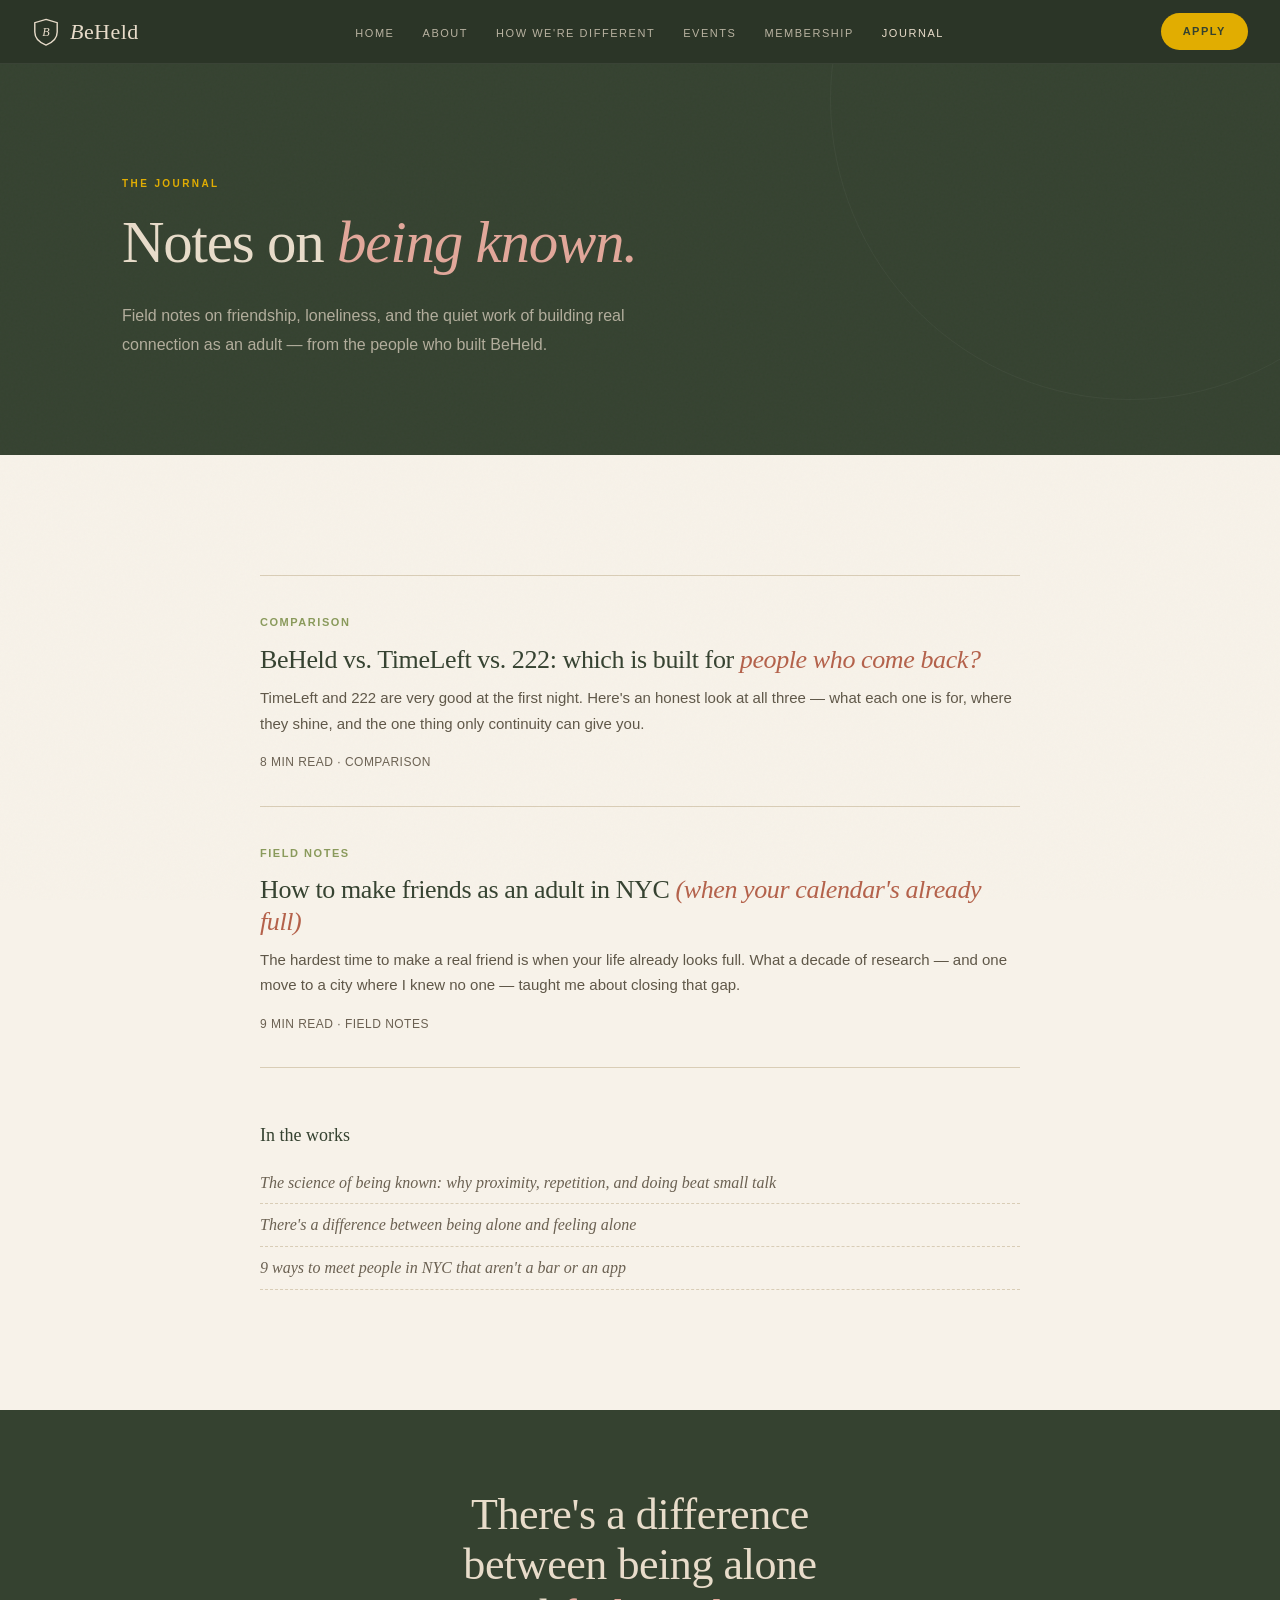
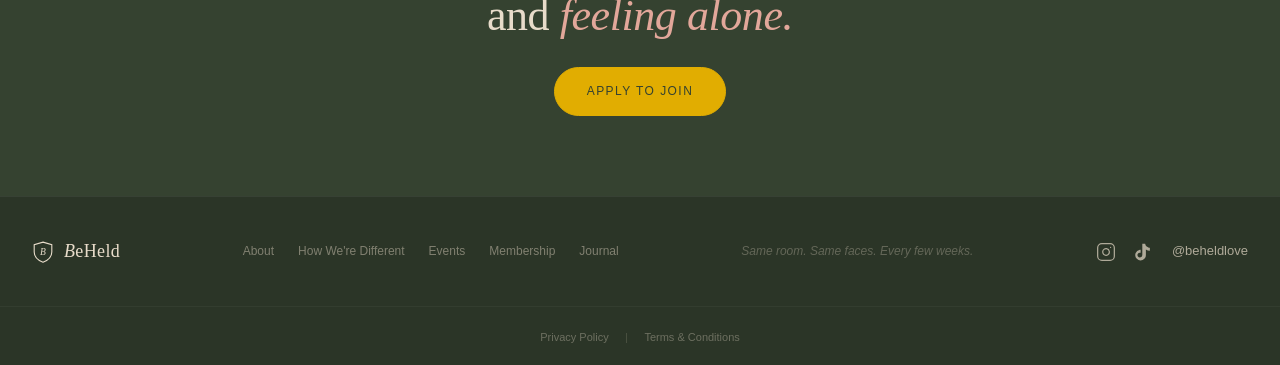
==== journal/index.html @ 156a7cda "Updated FAQ" ====
<!DOCTYPE html>
<html lang="en">
<head>
  <!-- Google Analytics 4 — replace G-XXXXXXXXXX with the real measurement ID -->
  <script async src="https://www.googletagmanager.com/gtag/js?id=G-git"></script>
  <script>
    window.dataLayer = window.dataLayer || [];
    function gtag(){dataLayer.push(arguments);}
    gtag('js', new Date());
    try {
      var bhv = localStorage.getItem('bh_hero_variant');
      if (bhv) gtag('set', 'user_properties', { hero_variant: bhv });
    } catch (e) {}
    gtag('config', 'G-XXXXXXXXXX', { allow_google_signals: false });
  </script>

  <meta charset="UTF-8"/>
  <meta name="viewport" content="width=device-width, initial-scale=1.0"/>
  <title>The Journal — Notes on Being Known | BeHeld</title>
  <meta name="description" content="Field notes on friendship, loneliness, and building real connection as an adult in NYC — from the team behind BeHeld's curated gatherings."/>
  <link rel="canonical" href="https://beheld.love/journal/"/>
  <meta name="robots" content="index, follow"/>
  <meta property="og:type" content="website"/>
  <meta property="og:title" content="The Journal — Notes on Being Known | BeHeld"/>
  <meta property="og:description" content="Field notes on friendship, loneliness, and building real connection as an adult in NYC."/>
  <meta property="og:url" content="https://beheld.love/journal/"/>
  <meta property="og:image" content="https://beheld.love/assets/og-image.jpg"/>
  <meta name="twitter:card" content="summary_large_image"/>
  <link rel="icon" type="image/svg+xml" href="../assets/crest.svg"/>
  <!-- Klaviyo onsite tracking + embedded forms -->
  <script async type='text/javascript' src='https://static.klaviyo.com/onsite/js/TFTB5A/klaviyo.js?company_id=TFTB5A'></script>
  <script type="text/javascript">
  !function(){if(!window.klaviyo){window._klOnsite=window._klOnsite||[];try{window.klaviyo=new Proxy({},{get:function(n,i){return"push"===i?function(){var n;(n=window._klOnsite).push.apply(n,arguments)}:function(){for(var n=arguments.length,o=new Array(n),w=0;w<n;w++)o[w]=arguments[w];var t="function"==typeof o[o.length-1]?o.pop():void 0,e=new Promise((function(n){window._klOnsite.push([i].concat(o,[function(i){t&&t(i),n(i)}]))}));return e}}})}catch(n){window.klaviyo=window.klaviyo||[],window.klaviyo.push=function(){var n;(n=window._klOnsite).push.apply(n,arguments)}}}}();
  </script>
  <link rel="stylesheet" href="../css/tokens.css"/>
  <link rel="stylesheet" href="../css/base.css"/>
  <link rel="stylesheet" href="../css/styles.css"/>

  <style>
    /* Journal-specific layout — uses existing brand tokens */
    .journal-list { max-width: var(--narrow-max); margin: 0 auto; }
    .journal-post {
      display: block;
      padding: 32px 0;
      border-bottom: 1px solid var(--line);
      text-decoration: none;
      color: inherit;
      transition: transform var(--transition-fast);
    }
    .journal-post:hover { transform: translateX(4px); }
    .journal-post:hover .journal-title { color: var(--sage); }
    .journal-cat {
      display: inline-block;
      font-family: var(--font-sans);
      font-size: 11px;
      letter-spacing: 0.14em;
      text-transform: uppercase;
      color: var(--sage);
      font-weight: 700;
      margin-bottom: 12px;
    }
    .journal-title {
      font-family: var(--font-serif);
      font-size: 26px;
      line-height: 1.2;
      color: var(--ivy);
      letter-spacing: -0.4px;
      margin: 0 0 10px;
      transition: color var(--transition-fast);
    }
    .journal-title em { font-style: italic; color: var(--clay); }
    .journal-dek { font-size: 15px; line-height: 1.7; color: var(--ink-soft); margin: 0 0 12px; }
    .journal-meta { font-size: 12px; letter-spacing: 0.04em; color: var(--muted); text-transform: uppercase; }
    .journal-featured { border-top: 1px solid var(--line); }
    .journal-soon { max-width: var(--narrow-max); margin: 48px auto 0; padding-top: 8px; }
    .journal-soon h3 { font-family: var(--font-serif); font-size: 18px; color: var(--ivy); font-weight: 400; margin: 0 0 14px; }
    .journal-soon ul { list-style: none; padding: 0; margin: 0; }
    .journal-soon li { font-family: var(--font-serif); font-style: italic; font-size: 16px; color: var(--muted); padding: 8px 0; border-bottom: 1px dashed var(--line); }
    @media (max-width: 768px) { .journal-title { font-size: 22px; } }
  </style>
</head>
<body>

<nav class="nav">
  <a href="../index.html" class="logo">
    <svg class="crest" viewBox="0 0 120 120" aria-hidden="true"><path d="M60 6 L108 20 V60 C108 88 86 106 60 116 C34 106 12 88 12 60 V20 Z" fill="none" stroke="currentColor" stroke-width="6"/><text x="60" y="76" text-anchor="middle" font-family="Georgia,serif" font-size="52" fill="currentColor" font-style="italic">B</text></svg>
    <span><em>B</em>eHeld</span>
  </a>
  <ul class="nav-links">
    <li><a href="../index.html">Home</a></li>
    <li><a href="../about.html">About</a></li>
    <li><a href="../different.html">How We're Different</a></li>
    <li><a href="../events.html">Events</a></li>
    <li><a href="../membership.html">Membership</a></li>
    <li><a href="index.html" class="active">Journal</a></li>
  </ul>
  <a href="../index.html#join" class="nav-cta" data-track="tally" data-loc="nav">Apply</a>
  <button class="nav-hamburger" id="hamburger" aria-label="Menu"><span></span><span></span><span></span></button>
</nav>
<div class="nav-mobile" id="mobile-nav">
  <a href="../index.html">Home</a>
  <a href="../about.html">About</a>
  <a href="../different.html">How We're Different</a>
  <a href="../events.html">Events</a>
  <a href="../membership.html">Membership</a>
  <a href="index.html">Journal</a>
  <a href="../index.html#join" style="color:var(--mustard)">Apply →</a>
</div>

<div class="page-hero">
  <div class="page-hero-inner">
    <span class="eyebrow">The Journal</span>
    <h1>Notes on <em>being known.</em></h1>
    <p>Field notes on friendship, loneliness, and the quiet work of building real connection as an adult — from the people who built BeHeld.</p>
  </div>
</div>

<section class="section">
  <div class="journal-list journal-featured">

    <a class="journal-post" href="beheld-vs-timeleft-vs-222.html">
      <span class="journal-cat">Comparison</span>
      <h2 class="journal-title">BeHeld vs. TimeLeft vs. 222: which is built for <em>people who come back?</em></h2>
      <p class="journal-dek">TimeLeft and 222 are very good at the first night. Here's an honest look at all three — what each one is for, where they shine, and the one thing only continuity can give you.</p>
      <span class="journal-meta">8 min read · Comparison</span>
    </a>

    <a class="journal-post" href="how-to-make-friends-adult-nyc.html">
      <span class="journal-cat">Field notes</span>
      <h2 class="journal-title">How to make friends as an adult in NYC <em>(when your calendar's already full)</em></h2>
      <p class="journal-dek">The hardest time to make a real friend is when your life already looks full. What a decade of research — and one move to a city where I knew no one — taught me about closing that gap.</p>
      <span class="journal-meta">9 min read · Field notes</span>
    </a>

  </div>

  <div class="journal-soon">
    <h3>In the works</h3>
    <ul>
      <li>The science of being known: why proximity, repetition, and doing beat small talk</li>
      <li>There's a difference between being alone and feeling alone</li>
      <li>9 ways to meet people in NYC that aren't a bar or an app</li>
    </ul>
  </div>
</section>

<div class="cta-band cta-band--center reveal">
  <h2>There's a difference between being alone and <em>feeling alone.</em></h2>
  <div class="cta-band-right">
    <a href="../index.html#join" class="btn btn-primary" data-track="tally" data-loc="journal_closing">Apply to join</a>
  </div>
</div>

<footer class="footer">
  <a href="../index.html" class="logo">
    <svg class="crest" viewBox="0 0 120 120" aria-hidden="true" style="width:22px;height:22px;"><path d="M60 6 L108 20 V60 C108 88 86 106 60 116 C34 106 12 88 12 60 V20 Z" fill="none" stroke="currentColor" stroke-width="6"/><text x="60" y="76" text-anchor="middle" font-family="Georgia,serif" font-size="52" fill="currentColor" font-style="italic">B</text></svg>
    <span><em>B</em>eHeld</span>
  </a>
  <div class="footer-links">
    <a href="../about.html">About</a>
    <a href="../different.html">How We're Different</a>
    <a href="../events.html">Events</a>
    <a href="../membership.html">Membership</a>
    <a href="index.html">Journal</a>
  </div>
  <span class="footer-note">Same room. Same faces. Every few weeks.</span>
  <div class="footer-social">
    <a href="https://www.instagram.com/beheldlove" target="_blank" rel="noopener" aria-label="Instagram">
      <svg width="20" height="20" viewBox="0 0 24 24" fill="none" stroke="currentColor" stroke-width="1.5" stroke-linecap="round" stroke-linejoin="round" aria-hidden="true"><rect x="2" y="2" width="20" height="20" rx="5" ry="5"/><path d="M16 11.37A4 4 0 1 1 12.63 8 4 4 0 0 1 16 11.37z"/><line x1="17.5" y1="6.5" x2="17.51" y2="6.5"/></svg>
    </a>
    <a href="https://www.tiktok.com/@beheldlove" target="_blank" rel="noopener" aria-label="TikTok">
      <svg width="20" height="20" viewBox="0 0 24 24" fill="currentColor" aria-hidden="true"><path d="M19.59 6.69a4.83 4.83 0 0 1-3.77-4.25V2h-3.45v13.67a2.89 2.89 0 0 1-5.2 1.74 2.89 2.89 0 0 1 2.31-4.64 2.93 2.93 0 0 1 .88.13V9.4a6.84 6.84 0 0 0-1-.05A6.33 6.33 0 0 0 5.8 20.1a6.34 6.34 0 0 0 10.86-4.43V8.94a8.16 8.16 0 0 0 4.77 1.52V7a4.85 4.85 0 0 1-1.84-.31z"/></svg>
    </a>
    <span class="footer-handle">@beheldlove</span>
  </div>
</footer>
<div class="footer-legal">
  <a href="../privacy.html">Privacy Policy</a>
  <span class="footer-legal-sep">|</span>
  <a href="../terms.html">Terms &amp; Conditions</a>
</div>

<!-- STRUCTURED DATA -->
<script type="application/ld+json">
{
  "@context": "https://schema.org",
  "@type": "Blog",
  "name": "The BeHeld Journal",
  "url": "https://beheld.love/journal/",
  "description": "Field notes on friendship, loneliness, and building real connection as an adult in NYC.",
  "publisher": { "@type": "Organization", "name": "BeHeld", "url": "https://beheld.love/" },
  "blogPost": [
    { "@type": "BlogPosting", "headline": "BeHeld vs. TimeLeft vs. 222: which is built for people who come back?", "url": "https://beheld.love/journal/beheld-vs-timeleft-vs-222.html" },
    { "@type": "BlogPosting", "headline": "How to make friends as an adult in NYC (when your calendar's already full)", "url": "https://beheld.love/journal/how-to-make-friends-adult-nyc.html" }
  ]
}
</script>
<script type="application/ld+json">
{
  "@context": "https://schema.org",
  "@type": "BreadcrumbList",
  "itemListElement": [
    { "@type": "ListItem", "position": 1, "name": "Home", "item": "https://beheld.love/" },
    { "@type": "ListItem", "position": 2, "name": "Journal", "item": "https://beheld.love/journal/" }
  ]
}
</script>

<script src="../js/main.js"></script>
<script src="../js/ab-test.js"></script>
</body>
</html>
---- css/tokens.css ----
/* ==========================================================================
   Design tokens — "Editorial Nostalgia" brand direction
   Base architecture (~80%): ivy, sand, sage. Accents (~20%): blush, mustard.
   Change values here and they propagate everywhere.
   ========================================================================== */

:root {
  /* Color — base architecture (~80%) */
  --paper: #F7F2E9;        /* page background */
  --sand: #E8DCCA;         /* alt band bg, text on dark */
  --ivy: #354230;          /* brand dark: headings, dark bands */
  --ivy-light: #46573F;    /* hover on ivy surfaces */
  --ivy-deep: #2B3527;     /* chrome: nav, footer, footer-legal */
  --sage: #8A9A5B;         /* structural accent: eyebrows, markers, labels */

  /* Color — accents (~20%, human moments only) */
  --blush: #E2A79A;        /* vulnerability: emotional italics, pullquotes (dark bg) */
  --clay: #B4614A;         /* blush's role on LIGHT backgrounds (pale blush lacks contrast there) */
  --mustard: #E1AD01;      /* fun: RSVP/CTA buttons, badges */
  --mustard-deep: #C79A01; /* CTA hover */

  /* Color — text */
  --ink: #2C3E50;          /* body text */
  --ink-soft: #5F5748;     /* secondary body */
  --muted: #6B6152;

  /* Color — derived (lines, overlays) */
  --line: #D9CDB6;
  --line-strong: rgba(53, 66, 48, 0.30);
  --paper-translucent: rgba(247, 242, 233, 0.92);

  /* Typography — system stacks, no webfonts */
  --font-serif: Georgia, 'Times New Roman', serif;
  --font-sans: 'Helvetica Neue', Helvetica, Arial, sans-serif;

  /* Spacing scale */
  --space-xs: 8px;
  --space-sm: 12px;
  --space-md: 16px;
  --space-lg: 24px;
  --space-xl: 32px;
  --space-2xl: 48px;
  --space-3xl: 64px;
  --space-4xl: 100px;

  /* Layout */
  --container-max: 1100px;
  --narrow-max: 760px;
  --container-padding: 32px;

  /* Radius */
  --radius-sm: 4px;
  --radius-md: 8px;
  --radius-lg: 14px;
  --radius-pill: 100px;

  /* Transition */
  --transition-fast: 0.2s ease;
}
---- css/base.css ----
/* ==========================================================================
   Base — reset, typography, utilities
   ========================================================================== */
*, *::before, *::after { box-sizing: border-box; margin: 0; padding: 0; }
html { scroll-behavior: smooth; }
body {
  font-family: var(--font-sans);
  background: var(--paper);
  color: var(--ink);
  line-height: 1.6;
  font-weight: 400;
  -webkit-font-smoothing: antialiased;
  -moz-osx-font-smoothing: grayscale;
}
a { color: inherit; text-decoration: none; }
img { max-width: 100%; height: auto; display: block; }

/* Layout */
.container { max-width: var(--container-max); margin: 0 auto; padding: 0 var(--container-padding); }
.narrow    { max-width: var(--narrow-max);    margin: 0 auto; padding: 0 var(--container-padding); }

/* Typography */
.serif { font-family: var(--font-serif); }

.eyebrow {
  font-family: var(--font-sans);
  font-size: 10px; font-weight: 700;
  letter-spacing: 0.24em; text-transform: uppercase;
  color: var(--sage);
}

h1 {
  font-family: var(--font-serif);
  font-size: clamp(40px, 6vw, 66px);
  font-weight: 400; line-height: 1.05;
  color: var(--ivy); letter-spacing: -0.02em;
  margin-bottom: 28px;
}
h1 em { font-style: italic; color: var(--blush); }

h2 {
  font-family: var(--font-serif);
  font-size: clamp(30px, 3.6vw, 44px);
  font-weight: 400; line-height: 1.15;
  color: var(--ivy); letter-spacing: -0.01em;
  margin-bottom: 24px;
}
h2 em { font-style: italic; color: var(--blush); }

h3 {
  font-family: var(--font-serif);
  font-size: 21px; font-weight: 400;
  color: var(--ivy); line-height: 1.3;
}

p { font-size: 15px; line-height: 1.8; color: var(--ink-soft); }

/* Section spacing */
.section     { padding: 120px 0; }
.section-lg  { padding: 140px 0; }
@media (max-width: 768px) {
  .section    { padding: 72px 0; }
  .section-lg { padding: 88px 0; }
}

/* Eyebrow helpers */
.section-eyebrow {
  font-family: var(--font-sans);
  font-size: 10px; font-weight: 700;
  letter-spacing: 0.24em; text-transform: uppercase;
  color: var(--sage); display: block;
  margin-bottom: 20px; text-align: center;
}

.section-lede {
  font-size: 17px; color: var(--muted);
  max-width: 580px; margin: 0 auto 56px;
  text-align: center; line-height: 1.75;
}

/* Buttons */
.btn {
  display: inline-block;
  font-family: var(--font-sans); font-size: 12px; font-weight: 500;
  letter-spacing: 0.12em; text-transform: uppercase;
  padding: 14px 32px; border: 1px solid transparent;
  cursor: pointer; transition: all var(--transition-fast);
  border-radius: var(--radius-pill);
}
.btn-primary  { background: var(--mustard);  color: var(--ivy); border-color: var(--mustard); }
.btn-primary:hover  { background: var(--mustard-deep); border-color: var(--mustard-deep); transform: translateY(-1px); }
.btn-secondary { background: transparent; color: var(--ivy); border-color: var(--line-strong); }
.btn-secondary:hover { border-color: var(--ivy); }
.btn-dark     { background: var(--ivy);  color: var(--sand); border-color: var(--ivy); }
.btn-dark:hover     { background: var(--ivy-light); }
.btn-light    { background: var(--paper); color: var(--ivy); border-color: var(--line-strong); }
.btn-light:hover    { background: var(--sand); }
.btn-ghost    { background: transparent; color: var(--sand); border-color: var(--sand); }
.btn-ghost:hover    { background: rgba(232,220,202,0.12); }

/* Reveal animation */
.reveal { opacity: 0; transform: translateY(18px); transition: opacity 0.65s ease, transform 0.65s ease; }
.reveal.visible { opacity: 1; transform: translateY(0); }
.reveal-d1 { transition-delay: 0.10s; }
.reveal-d2 { transition-delay: 0.20s; }
.reveal-d3 { transition-delay: 0.30s; }

/* Grain overlay */
body::after {
  content: ''; position: fixed; inset: 0; pointer-events: none; z-index: 100;
  background-image: url("data:image/svg+xml,%3Csvg viewBox='0 0 512 512' xmlns='http://www.w3.org/2000/svg'%3E%3Cfilter id='n'%3E%3CfeTurbulence type='fractalNoise' baseFrequency='0.75' numOctaves='4' stitchTiles='stitch'/%3E%3C/filter%3E%3Crect width='100%25' height='100%25' filter='url(%23n)' opacity='0.022'/%3E%3C/svg%3E");
}

@media (max-width: 768px) {
  .hide-mobile { display: none !important; }
}

/* Hero entrance animation */
@keyframes fadeUp {
  from { opacity: 0; transform: translateY(14px); }
  to   { opacity: 1; transform: translateY(0); }
}
---- css/styles.css ----
/* ==========================================================================
   styles.css — all component & section styles
   ========================================================================== */

/* ── NAV ── */
.nav {
  position: fixed; top: 0; left: 0; right: 0; z-index: 9000;
  background: var(--ivy-deep) !important;
  border-bottom: 1px solid rgba(255,255,255,0.07);
  height: 64px; padding: 0 var(--container-padding);
  display: flex; align-items: center; justify-content: space-between;
  isolation: isolate;
  -webkit-backdrop-filter: none !important;
  backdrop-filter: none !important;
}
.logo {
  font-family: var(--font-serif); font-size: 22px; font-weight: 400;
  color: var(--sand) !important; letter-spacing: 0.02em; text-decoration: none;
  display: inline-flex; align-items: center; gap: 10px;
}
.logo em { font-style: italic; color: var(--sand) !important; }
.logo .crest { width: 28px; height: 28px; flex-shrink: 0; }
.nav-links { display: flex; align-items: center; gap: 28px; list-style: none; }
.nav-links a {
  font-size: 11px; letter-spacing: 0.14em; text-transform: uppercase;
  color: rgba(232,220,202,0.75) !important;
  transition: color var(--transition-fast);
}
.nav-links a:hover, .nav-links a.active { color: var(--sand) !important; }
.nav-cta {
  font-size: 11px; letter-spacing: 0.14em; text-transform: uppercase;
  font-weight: 700; color: var(--ivy); background: var(--mustard);
  padding: 10px 22px; border-radius: var(--radius-pill);
  transition: background var(--transition-fast);
}
.nav-cta:hover { background: var(--mustard-deep); }

/* Mobile hamburger */
.nav-hamburger {
  display: none; flex-direction: column; gap: 5px;
  background: none; border: none; cursor: pointer; padding: 4px;
}
.nav-hamburger span { display: block; width: 22px; height: 1.5px; background: var(--sand); transition: all var(--transition-fast); }
.nav-mobile {
  display: none; position: fixed; top: 64px; left: 0; right: 0; bottom: 0;
  background: var(--ivy-deep); z-index: 199;
  flex-direction: column; align-items: center; justify-content: center; gap: 28px;
}
.nav-mobile.open { display: flex; }
.nav-mobile a {
  font-size: 28px; font-family: var(--font-serif); font-weight: 400;
  color: var(--sand); transition: color var(--transition-fast);
}
.nav-mobile a:hover { color: var(--blush); }
@media (max-width: 900px) {
  .nav-links, .nav-cta { display: none; }
  .nav-hamburger { display: flex; }
}

/* ── PAGE HERO (inner pages) ── */
.page-hero {
  padding-top: 64px; background: var(--ivy);
  position: relative; overflow: hidden;
}
.page-hero::before {
  content: ''; position: absolute;
  width: 600px; height: 600px; border-radius: 50%;
  border: 1px solid rgba(255,255,255,0.04);
  top: -200px; right: -150px; pointer-events: none;
}
.page-hero-inner {
  padding: 112px var(--container-padding) 96px;
  max-width: var(--container-max); margin: 0 auto;
  position: relative; z-index: 1;
}
.page-hero .eyebrow { color: var(--mustard); display: block; margin-bottom: 20px; }
.page-hero h1 { color: var(--sand); font-size: clamp(38px,4.6vw,60px); }
.page-hero h1 em { color: var(--blush); }
.page-hero > .page-hero-inner > p { color: rgba(232,220,202,0.7); font-size: 16px; max-width: 520px; margin-top: 16px; }

/* ── CTA BAND ── */
.cta-band {
  background: var(--ivy); padding: 80px var(--container-padding);
  display: grid; grid-template-columns: 1fr auto; gap: 48px; align-items: center;
}
.cta-band h2 { color: var(--sand); text-align: left; margin-bottom: 10px; }
.cta-band h2 em { color: var(--blush); }
.cta-band > div > p { color: rgba(232,220,202,0.55); }
.cta-band-right { display: flex; flex-direction: column; gap: 10px; align-items: center; flex-shrink: 0; }
.cta-note { font-size: 11px; color: rgba(232,220,202,0.4); font-style: italic; text-align: center; }
@media (max-width: 768px) { .cta-band { grid-template-columns: 1fr; } }

/* Centered variant (homepage closing band) */
.cta-band--center { display: block; text-align: center; }
.cta-band--center h2 { text-align: center; max-width: 18ch; margin: 0 auto 26px; }
.cta-band--center .cta-band-right { flex-direction: row; justify-content: center; flex-wrap: wrap; gap: 14px; }

/* ── FOOTER ── */
.footer {
  background: var(--ivy-deep); padding: 40px var(--container-padding);
  display: flex; justify-content: space-between; align-items: center;
  border-top: 1px solid rgba(255,255,255,0.06);
}
.footer .logo { font-size: 18px; }
.footer-links { display: flex; gap: 24px; flex-wrap: wrap; }
.footer-links a { font-size: 12px; color: rgba(232,220,202,0.45); transition: color var(--transition-fast); }
.footer-links a:hover { color: var(--blush); }
.footer-note { font-size: 12px; color: rgba(232,220,202,0.3); font-style: italic; }
@media (max-width: 768px) { .footer { flex-direction: column; gap: 20px; text-align: center; } .footer-links { flex-wrap: wrap; justify-content: center; } }

/* ── FOOTER LEGAL FOOTNOTE ── */
.footer-legal {
  background: var(--ivy-deep);
  padding: 16px var(--container-padding);
  border-top: 1px solid rgba(255,255,255,0.04);
  text-align: center;
}
.footer-legal a {
  font-size: 11px;
  color: rgba(232,220,202,0.35);
  transition: color var(--transition-fast);
}
.footer-legal a:hover { color: var(--blush); }
.footer-legal-sep {
  font-size: 11px;
  color: rgba(232,220,202,0.18);
  margin: 0 12px;
}

/* ── LEGAL PAGES (privacy, terms) ── */
.legal-content { max-width: var(--narrow-max); margin: 0 auto; padding: 0 var(--container-padding); }
.legal-content h2 { font-size: 24px; letter-spacing: -0.5px; margin: 52px 0 14px; }
.legal-content section:first-child h2 { margin-top: 0; }
.legal-content p { margin-bottom: 14px; }
.legal-content ul { margin: 0 0 14px 20px; }
.legal-content li { font-size: 15px; line-height: 1.8; color: var(--ink-soft); margin-bottom: 6px; }
.legal-content li::marker { color: var(--sage); }
.legal-content a { color: var(--sage); transition: color var(--transition-fast); }
.legal-content a:hover { color: var(--ivy); }
.legal-updated { font-size: 12px; font-style: italic; color: var(--muted); }
.legal-table-wrap { overflow-x: auto; margin: 8px 0 14px; }
.legal-table { width: 100%; min-width: 560px; border-collapse: collapse; font-size: 14px; }
.legal-table th {
  font-family: var(--font-sans); font-size: 10px; font-weight: 700;
  letter-spacing: 0.14em; text-transform: uppercase; color: var(--sage);
  text-align: left; padding: 10px 16px 10px 0; border-bottom: 1px solid var(--line-strong);
}
.legal-table td {
  padding: 12px 16px 12px 0; border-bottom: 1px solid var(--line);
  color: var(--ink-soft); line-height: 1.6; vertical-align: top;
}

/* ── IMAGE PLACEHOLDER ── */
.img-ph {
  background: var(--sand); border: 1px solid var(--line);
  display: flex; flex-direction: column; align-items: center; justify-content: center; gap: 8px;
}
.img-ph .ph-label { font-size: 10px; letter-spacing: 0.18em; text-transform: uppercase; color: var(--muted); }
.img-ph .ph-size  { font-family: var(--font-serif); font-size: 14px; font-style: italic; color: var(--line-strong); }

/* ── HOMEPAGE: HERO (full-bleed video + rotating headline) ── */
.hero {
  position: relative; padding-top: 64px;
  min-height: 100vh; min-height: 100svh; /* fills the first screen on all devices; svh tracks mobile browser chrome */
  display: flex; align-items: flex-end; overflow: hidden;
}
.hero-media { position: absolute; inset: 0; z-index: 0; background: var(--ivy-deep); }
.hero-media video, .hero-media img { width: 100%; height: 100%; object-fit: cover; }
.hero-scrim {
  position: absolute; inset: 0; z-index: 1;
  background:
    linear-gradient(100deg, rgba(30,38,26,0.72) 0%, rgba(30,38,26,0.42) 60%, rgba(30,38,26,0.30) 100%),
    linear-gradient(180deg, rgba(30,38,26,0.40) 0%, rgba(30,38,26,0.15) 45%, rgba(30,38,26,0.65) 100%);
}
.hero-content {
  position: relative; z-index: 2; color: var(--sand);
  width: 100%;
  padding: 80px var(--container-padding) 96px;
}
@media (max-width: 768px) {
  .hero-content { padding-bottom: 72px; }
}
/* Headline never wraps: fluid size keeps "Not another speed-dating event."
   on one line; below 600px it breaks into two FIXED lines instead. */
.hero-content h1 {
  color: var(--sand); margin-bottom: 0;
  white-space: nowrap;
  font-size: clamp(20px, calc((100vw - 64px) / 15.4), 58px);
}
.hero-content h1 .accent { font-style: italic; color: var(--blush); }
.hero-h1-br { display: none; }
.rotate-line { white-space: nowrap; }
.rotate-slot {
  display: inline-block; overflow: hidden; vertical-align: bottom;
  transition: width 0.4s ease;
}
.rotate-word {
  display: inline-block; white-space: nowrap;
  transition: opacity 0.3s ease, transform 0.3s ease;
}
.hero-sub--serif {
  font-family: var(--font-serif); font-style: italic;
  font-size: clamp(19px, 2.2vw, 23px); line-height: 1.5;
  color: rgba(232,220,202,0.95); margin-top: 16px;
}
@media (max-width: 600px) {
  .hero-content h1 {
    white-space: normal; line-height: 1.15;
    font-size: clamp(26px, calc((100vw - 64px) / 9.8), 40px);
  }
  .hero-h1-br { display: inline; }
}
@media (max-width: 768px) {
  .hero { min-height: 100vh; min-height: 100svh; }
}

/* Lead form (hero + join card) */
.lead-form { display: flex; gap: 8px; flex-wrap: wrap; margin-top: 28px; max-width: 460px; }
.lead-form input {
  flex: 1; min-width: 150px; font-family: var(--font-sans); font-size: 14px;
  padding: 13px 18px; border: 1px solid var(--line); border-radius: var(--radius-pill);
  outline: none; background: var(--paper); color: var(--ink);
}
.lead-form input:focus { border-color: var(--sage); }
.lead-form .btn { padding: 13px 26px; }
.lead-form-msg { font-family: var(--font-sans); font-size: 13px; margin-top: 10px; }
.lead-form-msg a { text-decoration: underline; text-underline-offset: 3px; }
.lead-success { font-family: var(--font-sans); font-size: 15px; line-height: 1.6; margin-top: 28px; }
.lead-success .btn { margin-top: 14px; }

/* ── HOMEPAGE: FILTER BAND (the loud beat — bright, oversized type after
   the dark hero; loudness comes from the contrast change, not darkness) ── */
.filter-band { background: var(--paper); text-align: center; }
.filter-band .eyebrow { display: block; margin-bottom: 18px; }
.filter-band h2 {
  font-size: clamp(34px, 4.6vw, 54px);
  line-height: 1.15; margin: 0 auto;
}
.filter-band h2 em { color: var(--clay); }
.filter-band .filter-sub {
  font-family: var(--font-sans); font-size: 16px; line-height: 1.7;
  max-width: 44ch; margin: 18px auto 0; color: var(--ink-soft);
}

/* ── HOMEPAGE: WHY BEHELD (the quiet, explanatory beat) ── */
.why-band { background: var(--sand); padding: 72px 0; }
.why-grid {
  display: grid; grid-template-columns: 1.1fr 1fr;
  gap: 48px; align-items: center;
}
.why-text .eyebrow { display: block; margin-bottom: 14px; }
.why-text h2 {
  text-align: left; font-size: clamp(24px, 2.8vw, 34px);
  line-height: 1.3; margin-bottom: 14px;
}
.why-text h2 em { color: var(--clay); }
.why-text p { font-family: var(--font-sans); font-size: 15px; line-height: 1.75; color: var(--ink-soft); }
.why-text s { color: var(--muted); text-decoration-thickness: 1px; }
.why-graphic {
  background: var(--paper); border-radius: var(--radius-lg);
  padding: 24px 22px;
}
.yearbook-strip { display: flex; gap: 12px; justify-content: center; }
.polaroid { margin: 0; text-align: center; flex: 0 1 130px; }
.polaroid img {
  width: 100%; aspect-ratio: 4 / 5; object-fit: cover; display: block;
  border: 5px solid #fff; box-shadow: 0 3px 10px rgba(28,20,16,0.18);
}
.polaroid:nth-child(1) img { transform: rotate(-3deg); }
.polaroid:nth-child(2) img { transform: rotate(2deg); }
.polaroid:nth-child(3) img { transform: rotate(-1.5deg); }
.polaroid figcaption {
  font-family: var(--font-serif); font-style: italic; font-size: 12px;
  color: var(--muted); margin-top: 10px;
}
.why-caption {
  font-family: var(--font-sans); font-size: 11px; font-weight: 700;
  letter-spacing: 0.14em; text-transform: uppercase; color: var(--sage);
  text-align: center; margin-top: 12px;
}
@media (max-width: 900px) {
  .why-grid { grid-template-columns: 1fr; gap: 32px; }
  .why-graphic { max-width: 420px; }
}

/* ── HOMEPAGE: HOW IT WORKS (the report card) ── */
.report-card {
  background: #fff; border: 1px solid var(--line);
  border-radius: var(--radius-lg); overflow: hidden;
  margin-top: 40px;
}
.report-head {
  padding: 14px 26px; border-bottom: 2px solid var(--ivy);
  display: flex; justify-content: space-between; align-items: baseline; gap: 16px;
}
.report-title { font-family: var(--font-serif); font-size: 17px; color: var(--ivy); }
.report-student { font-family: var(--font-serif); font-style: italic; font-size: 13px; color: var(--muted); }
.report-grid { display: grid; grid-template-columns: repeat(3, 1fr); }
.report-col { padding: 26px 26px 30px; border-right: 0.5px solid var(--line); }
.report-col:last-child { border-right: none; }
.report-col-top {
  display: flex; justify-content: space-between; align-items: center;
  margin-bottom: 14px;
}
.report-num { font-family: var(--font-serif); font-size: 28px; color: var(--clay); }
.report-step { font-family: var(--font-serif); font-size: 17px; color: var(--ivy); line-height: 1.35; }
.report-col p { font-family: var(--font-sans); font-size: 13px; line-height: 1.6; color: var(--ink-soft); margin-top: 5px; }
.report-stamp {
  font-family: var(--font-sans); font-size: 9px; font-weight: 700;
  letter-spacing: 0.14em; text-transform: uppercase;
  border: 1.5px solid; border-radius: 3px; padding: 4px 9px;
  flex-shrink: 0; white-space: nowrap;
}
.report-stamp--received { color: var(--sage); border-color: var(--sage); transform: rotate(-5deg); }
.report-stamp--session  { color: var(--clay); border-color: var(--clay); transform: rotate(4deg); }
.report-stamp--enrolled { color: var(--mustard-deep); border-color: var(--mustard); transform: rotate(-3deg); }
@media (max-width: 768px) {
  .report-grid { grid-template-columns: 1fr; }
  .report-col { border-right: none; border-bottom: 0.5px solid var(--line); }
  .report-col:last-child { border-bottom: none; }
}

/* ── HOMEPAGE: GROWN-UP RECESS (activity chips) ── */
.night-band { background: var(--sand); }
.night-sub {
  font-family: var(--font-sans); font-size: 16px; line-height: 1.6;
  max-width: 46ch; margin: 14px 0 0; color: var(--ink-soft);
}
/* Activity carousel — full-width clip and ivy caption bar in one rounded
   frame ("cinema" stage + "editorial" text panel). Nothing overlays footage. */
.recess-carousel { margin-top: 36px; }
.recess-frame { border-radius: var(--radius-lg); overflow: hidden; }
.recess-stage {
  position: relative; aspect-ratio: 16 / 9; background: var(--ivy-deep);
}
.recess-slide { margin: 0; position: absolute; inset: 0; opacity: 0; transition: opacity 0.35s ease; pointer-events: none; }
.recess-slide.is-active { opacity: 1; pointer-events: auto; }
.recess-slide video { width: 100%; height: 100%; object-fit: cover; display: block; }
.recess-caption {
  background: var(--ivy);
  padding: 16px 22px;
  display: flex; align-items: center; gap: 18px;
}
.recess-text { flex: 1; min-width: 0; }
.recess-num {
  font-family: var(--font-sans); font-size: 10px; font-weight: 700;
  letter-spacing: 0.2em; text-transform: uppercase; color: var(--mustard);
  margin-bottom: 4px;
}
.recess-name { font-family: var(--font-serif); font-size: 18px; color: var(--sand); }
.recess-desc { font-family: var(--font-sans); font-size: 13px; color: rgba(232,220,202,0.85); margin-left: 10px; }
.recess-arrows { display: flex; gap: 8px; flex-shrink: 0; }
.recess-prev, .recess-next {
  width: 34px; height: 34px; border-radius: 50%; cursor: pointer;
  font-size: 16px; line-height: 1; display: flex; align-items: center; justify-content: center;
  transition: background var(--transition-fast), border-color var(--transition-fast);
}
.recess-prev { background: none; border: 1px solid rgba(232,220,202,0.5); color: var(--sand); }
.recess-prev:hover { border-color: var(--sand); }
.recess-next { background: var(--mustard); border: none; color: var(--ivy); }
.recess-next:hover { background: var(--mustard-deep); }
@media (max-width: 600px) {
  .recess-desc { display: block; margin-left: 0; margin-top: 2px; }
}

/* ── HOMEPAGE: TESTIMONIALS ── */
.testimonial-band { background: var(--ivy); }
.testimonial-band .eyebrow { color: var(--mustard); display: block; margin-bottom: 18px; }
.testimonial-band h2 { color: var(--sand); }
.testimonial-band h2 em { color: var(--blush); }
.testimonial-grid { display: grid; grid-template-columns: repeat(4, 1fr); gap: 16px; margin-top: 40px; }
.testimonial-card {
  position: relative; aspect-ratio: 9 / 16; border-radius: var(--radius-lg);
  overflow: hidden; cursor: pointer; background: var(--ivy-deep);
  border: 2px solid transparent;
  transition: transform var(--transition-fast), border-color var(--transition-fast);
}
.testimonial-card:hover { transform: scale(1.02); }
.testimonial-card.is-sound { border-color: var(--mustard); }
.testimonial-card video { width: 100%; height: 100%; object-fit: cover; display: block; }
.testimonial-sound {
  position: absolute; right: 10px; bottom: 10px;
  width: 36px; height: 36px; border-radius: 50%;
  background: rgba(232,220,202,0.88); color: var(--ivy);
  border: none; cursor: pointer; padding: 0;
  display: flex; align-items: center; justify-content: center;
  transition: background var(--transition-fast);
}
.testimonial-sound:hover { background: var(--sand); }
.testimonial-sound .ic-sound { display: none; }
.testimonial-card.is-sound .ic-sound { display: block; }
.testimonial-card.is-sound .ic-muted { display: none; }
@media (max-width: 768px) {
  .testimonial-grid { grid-template-columns: repeat(2, 1fr); gap: 12px; }
}

/* ── HOMEPAGE: JOIN (the acceptance letter) ── */
.letter-card {
  background: #fff; border: 1px solid var(--line); border-radius: 6px;
  max-width: 560px; margin: 40px auto 0; padding: 36px 40px;
  box-shadow: 0 3px 14px rgba(28,20,16,0.08);
}
.letter-crest { width: 36px; height: 36px; display: block; margin-bottom: 18px; }
.letter-salutation { font-family: var(--font-serif); font-size: 19px; color: var(--ivy); margin-bottom: 12px; }
.letter-body {
  font-family: var(--font-serif); font-size: 15px; line-height: 1.75;
  color: var(--ink-soft); margin-bottom: 12px;
}
.letter-aside {
  font-family: var(--font-serif); font-size: 14px; line-height: 1.7;
  color: var(--muted); margin-bottom: 8px;
}
.letter-card .lead-form { max-width: none; margin-top: 20px; }
.letter-signature {
  font-family: var(--font-serif); font-style: italic; font-size: 15px;
  color: var(--ivy); margin-top: 18px;
}
@media (max-width: 600px) {
  .letter-card { padding: 28px 24px; }
}
.lead-success a { color: inherit; text-decoration: underline; text-underline-offset: 3px; }

/* ── POST-SIGNUP CONFIRMATION DIALOG ── */
.bh-modal-overlay {
  position: fixed; inset: 0; z-index: 9999;
  background: rgba(43,53,39,0.65);
  display: flex; align-items: center; justify-content: center;
  padding: 24px;
}
.bh-modal {
  background: var(--paper); border-radius: var(--radius-lg);
  padding: 36px 32px 32px; max-width: 460px; width: 100%;
  position: relative; box-shadow: 0 20px 60px rgba(28,20,16,0.35);
}
.bh-modal h3 { margin-bottom: 10px; font-size: 24px; }
.bh-modal p { font-family: var(--font-sans); font-size: 15px; line-height: 1.6; color: var(--ink-soft); margin-bottom: 24px; }
.bh-modal-actions { display: flex; flex-direction: column; gap: 10px; }
.bh-modal-actions .btn { text-align: center; }
.bh-modal-close {
  position: absolute; top: 10px; right: 16px;
  background: none; border: none; font-size: 26px; line-height: 1;
  color: var(--muted); cursor: pointer; padding: 4px;
  transition: color var(--transition-fast);
}
.bh-modal-close:hover { color: var(--ivy); }
@media (max-width: 768px) { .paths, .evenif { grid-template-columns: 1fr; } }

/* ── HOMEPAGE: FAQ (simplified — no sidebar) ── */
.faq-section { background: var(--sand); }
.faq-header  { max-width: 480px; margin: 0 auto 48px; text-align: center; }
.faq-header h2 { text-align: center; }
.faq-layout-simple { max-width: 760px; margin: 0 auto; }
.faq-list { display: flex; flex-direction: column; }
details { border-bottom: 0.5px solid var(--line-strong); }
details:first-of-type { border-top: 0.5px solid var(--line-strong); }
summary {
  cursor: pointer; padding: 22px 0; list-style: none;
  font-family: var(--font-serif); font-size: 19px; font-weight: 400; color: var(--ivy);
  display: flex; justify-content: space-between; align-items: center; gap: 16px;
}
summary::-webkit-details-marker { display: none; }
summary::after { content: "+"; font-size: 24px; color: var(--sage); font-family: var(--font-sans); font-weight: 300; flex-shrink: 0; line-height: 1; }
details[open] summary::after { content: "−"; }
.faq-answer { padding: 0 0 24px; }
.faq-answer p { font-size: 14px; line-height: 1.8; color: var(--ink-soft); }
.faq-answer p + p { margin-top: 10px; }

/* ── ABOUT PAGE (single-column) ── */
.about-layout {
  display: grid;
  grid-template-columns: minmax(260px, 1fr) minmax(0, 1.5fr);
  gap: 80px;
  align-items: start;
}
.about-intro {
  position: sticky;
  top: 100px;
}
.about-intro h2 { font-size: clamp(30px, 3.6vw, 46px); }
.about-story { display: flex; flex-direction: column; gap: 24px; }
.about-story p { font-size: 18px; line-height: 1.85; color: var(--ink-soft); }

.pullquote {
  border-top: 1px solid var(--line);
  border-bottom: 1px solid var(--line);
  padding: 32px 0;
  margin: 24px 0;
  text-align: center;
}
.pullquote p {
  font-family: var(--font-serif);
  font-size: clamp(22px, 2.4vw, 28px);
  font-weight: 400;
  font-style: italic;
  line-height: 1.4;
  color: var(--ivy);
  margin: 0;
}
.pullquote em { color: var(--blush); font-style: italic; }

/* Motif under the sticky rail */
.about-motif {
  margin-top: 40px;
  display: flex;
  flex-direction: column;
  align-items: flex-start;
  gap: 18px;
}
.about-motif-caption {
  font-family: var(--font-serif);
  font-style: italic;
  font-size: 18px;
  line-height: 1.5;
  color: var(--ivy);
  margin: 0;
  max-width: 280px;
}

/* Founder note */
.founder-note {
  margin-top: 32px;
  padding-top: 32px;
  border-top: 1px solid var(--line);
}
.founder-note-body {
  font-family: var(--font-serif);
  font-style: italic;
  font-size: 18px;
  line-height: 1.7;
  color: var(--ivy);
  margin: 0 0 20px 0;
}
.founder-signature {
  font-family: var(--font-serif);
  font-size: 18px;
  color: var(--ivy);
  margin: 0;
}

@media (max-width: 900px) {
  .about-layout {
    grid-template-columns: 1fr;
    gap: 40px;
  }
  .about-intro {
    position: static;
  }
  .about-motif {
    margin-top: 28px;
  }
  .about-motif svg {
    width: 160px;
    height: auto;
  }
  .about-story p { font-size: 16px; }
  .pullquote p { font-size: 22px; }
}

/* ── DIFFERENT PAGE ── */
/* A2 — ivy pullquote band */
.pullquote-band {
  background: var(--ivy);
  padding: 130px var(--container-padding);
  position: relative;
  overflow: hidden;
}
.pullquote-mark {
  position: absolute;
  top: 30px; left: 6%;
  font-family: var(--font-serif);
  font-size: 360px; line-height: 1;
  color: rgba(226,167,154,0.12);
  pointer-events: none; user-select: none;
}
.pullquote-text {
  font-family: var(--font-serif);
  font-size: clamp(28px, 3.6vw, 46px);
  font-weight: 400; line-height: 1.32;
  color: var(--sand);
  max-width: 780px;
  position: relative; z-index: 1;
  letter-spacing: -0.3px;
}
.pullquote-text em { font-style: italic; color: var(--blush); }
.pullquote-attr {
  margin-top: 30px;
  font-size: 11px; letter-spacing: 0.18em; text-transform: uppercase;
  color: rgba(232,220,202,0.5);
  position: relative; z-index: 1;
}
@media (max-width: 768px) {
  .pullquote-band { padding: 88px var(--container-padding); }
  .pullquote-mark { font-size: 220px; left: 0; }
}

/* B2 — overlapping circles motif */
.overlap-band { text-align: center; background: var(--paper); }
.overlap-art { margin: 0 auto 34px; display: block; }
.overlap-text {
  font-family: var(--font-serif);
  font-size: clamp(22px, 2.6vw, 34px);
  font-weight: 400; font-style: italic; line-height: 1.4;
  color: var(--ivy);
  max-width: 680px; margin: 0 auto;
}


.diff-intro { display: grid; grid-template-columns: 1fr 1fr; gap: 80px; align-items: center; padding-bottom: 64px; border-bottom: 1px solid var(--line); }
.diff-steps-list { display: flex; flex-direction: column; gap: 2px; margin-top: 40px; }
.diff-step { display: grid; grid-template-columns: 48px 1fr; gap: 22px; padding: 32px 28px; background: var(--sand); border: 1px solid var(--line); transition: border-color var(--transition-fast); }
.diff-step:hover { border-color: rgba(138,154,91,0.4); }
.diff-step-num   { font-family: var(--font-serif); font-size: 20px; color: var(--sage); line-height: 1; padding-top: 2px; }
.diff-step-title { font-family: var(--font-serif); font-size: 17px; font-weight: 400; color: var(--ivy); margin-bottom: 5px; line-height: 1.3; }
.diff-step-body  { font-size: 13px; line-height: 1.7; color: var(--muted); }
.science-grid { display: grid; grid-template-columns: 1fr 1fr; gap: 2px; margin-top: 56px; }
.science-card { padding: 40px 34px; background: var(--sand); border: 1px solid var(--line); }
.science-num   { font-family: var(--font-serif); font-size: 36px; font-weight: 400; color: var(--sage); line-height: 1; margin-bottom: 12px; }
.science-title { font-family: var(--font-serif); font-size: 18px; font-weight: 400; color: var(--ivy); margin-bottom: 8px; line-height: 1.3; }
.science-body  { font-size: 13px; line-height: 1.75; color: var(--muted); }
.compare-wrap { background: var(--sand); padding-top: 140px; padding-bottom: 140px; padding-left: var(--container-padding); padding-right: var(--container-padding); }
.compare-wrap .eyebrow { color: var(--sage); display: block; margin-bottom: 14px; }
.compare-wrap h2 { color: var(--ivy); margin-bottom: 64px; text-align: left; }
.compare-wrap h2 em { color: var(--blush); }
.compare-table { width: 100%; border-collapse: collapse; }
.compare-table th { font-size: 11px; letter-spacing: 0.18em; text-transform: uppercase; padding: 0 18px 20px; border-bottom: 1px solid var(--line-strong); font-weight: 500; color: var(--muted); text-align: center; }
.compare-table th:first-child { text-align: left; }
.compare-table th.col-us { color: var(--sage); font-size: 13px; font-weight: 700; }
.compare-table td { padding: 26px 18px; font-size: 19px; border-bottom: 1px solid var(--line); text-align: center; vertical-align: middle; color: var(--muted); font-family: var(--font-serif); }
.compare-table td:first-child { text-align: left; font-family: var(--font-sans); font-size: 11px; letter-spacing: 0.14em; text-transform: uppercase; color: var(--muted); font-weight: 500; }
.compare-table td.col-us { color: var(--ivy); font-weight: 500; font-style: italic; }
.compare-table tr:last-child td { border-bottom: none; }
.ck { color: var(--sage); }
.no { color: var(--line-strong); font-family: var(--font-serif); }
@media (max-width: 768px) {
  .compare-wrap { padding-top: 88px; padding-bottom: 88px; }
  .diff-intro { grid-template-columns: 1fr; gap: 48px; }
  .science-grid { grid-template-columns: 1fr; }
  .compare-table { font-size: 13px; }
  .compare-table td { font-size: 15px; padding: 16px 8px; }
  .compare-table th { padding: 0 8px 12px; }
}

/* ── EVENTS PAGE ── */
.luma-wrap { border: 1px solid var(--line-strong); overflow: hidden; background: var(--sand); }
.luma-wrap iframe { display: block; width: 100%; border: none; }
.expect-grid { display: grid; grid-template-columns: repeat(3,1fr); gap: 2px; }
.expect-item { padding: 36px 30px; background: var(--paper); border: 1px solid var(--line); }
.expect-label { font-size: 10px; letter-spacing: 0.18em; text-transform: uppercase; color: var(--sage); font-weight: 700; display: block; margin-bottom: 10px; }
@media (max-width: 768px) { .expect-grid { grid-template-columns: 1fr; } }

/* ── MEMBERSHIP PAGE: TIER CARDS ── */
.tier-grid {
  display: grid; grid-template-columns: repeat(3, 1fr); gap: 24px;
  max-width: 1000px; margin: 0 auto;
}
.tier-card {
  background: var(--paper); border: 1px solid var(--line);
  padding: 36px 30px; display: flex; flex-direction: column;
  position: relative; transition: border-color var(--transition-fast);
}
.tier-card:hover { border-color: var(--line-strong); }
.tier-card.tier-featured {
  border: 2px solid var(--mustard);
}
.tier-badge {
  position: absolute; top: -12px; left: 50%; transform: translateX(-50%);
  background: var(--mustard); color: var(--ivy);
  font-family: var(--font-sans); font-size: 10px; font-weight: 700;
  letter-spacing: 0.14em; text-transform: uppercase;
  padding: 5px 16px; border-radius: var(--radius-pill);
  white-space: nowrap;
}
.tier-label {
  font-family: var(--font-sans); font-size: 10px; font-weight: 700;
  letter-spacing: 0.22em; text-transform: uppercase;
  color: var(--sage); margin-bottom: 14px;
}
.tier-price {
  font-family: var(--font-serif); font-size: 44px; font-weight: 400;
  color: var(--ivy); line-height: 1; margin-bottom: 4px;
  letter-spacing: -1px;
}
.tier-period {
  font-family: var(--font-sans); font-size: 14px;
  color: var(--muted); letter-spacing: 0; font-weight: 400;
}
.tier-event-price {
  font-family: var(--font-serif); font-style: italic; font-size: 14px;
  color: var(--muted); margin-bottom: 18px;
}
.tier-tagline {
  font-size: 14px; line-height: 1.6; color: var(--ink-soft);
  margin-bottom: 22px; padding-bottom: 22px;
  border-bottom: 0.5px solid var(--line);
}
.tier-features {
  list-style: none; padding: 0; margin: 0 0 28px;
  display: flex; flex-direction: column; gap: 12px;
}
.tier-features li {
  font-size: 13px; line-height: 1.6; color: var(--ink-soft);
  padding-left: 22px; position: relative;
}
.tier-features li::before {
  content: "✓"; position: absolute; left: 0; top: 0;
  color: var(--sage); font-weight: 700;
}
.tier-features li strong { font-weight: 500; color: var(--ivy); }
.tier-cta { margin-top: auto; width: 100%; text-align: center; }
@media (max-width: 900px) {
  .tier-grid { grid-template-columns: 1fr; gap: 32px; }
  .tier-card.tier-featured { order: -1; }
}

/* Math callout */
.tier-math {
  max-width: 720px; margin: 48px auto 0;
  padding: 24px 32px;
  background: var(--paper); border: 1px solid var(--sage);
  text-align: center;
}
.tier-math p {
  font-size: 14px; line-height: 1.7; color: var(--ink-soft); margin: 0;
}
.tier-math strong { color: var(--sage); font-weight: 700; }

/* Comparison table */
.tier-table-wrap {
  max-width: 900px; margin: 0 auto;
  border: 1px solid var(--line); background: var(--paper);
}
.tier-table { width: 100%; border-collapse: collapse; }
.tier-table th {
  font-family: var(--font-sans); font-size: 11px;
  letter-spacing: 0.16em; text-transform: uppercase;
  padding: 18px 16px; font-weight: 500;
  color: var(--muted); text-align: center;
  border-bottom: 1px solid var(--line);
}
.tier-table th:first-child { text-align: left; }
.tier-table th.tier-th-featured { color: var(--sage); font-weight: 700; }
.tier-table td {
  padding: 14px 16px; font-size: 14px;
  color: var(--ink-soft); text-align: center;
  border-bottom: 0.5px solid var(--line);
}
.tier-table td:first-child { text-align: left; }
.tier-table td.tier-td-featured { background: rgba(138, 154, 91, 0.07); }
.tier-table tr.tier-section-row td {
  font-family: var(--font-sans); font-size: 10px;
  letter-spacing: 0.16em; text-transform: uppercase;
  color: var(--muted); padding: 14px 16px;
  background: var(--sand);
  border-top: 1px solid var(--line);
  text-align: left;
}
.tier-table tr:last-child td { border-bottom: none; }
.tier-table .tier-ck { color: var(--sage); font-size: 16px; font-weight: 700; }
.tier-table .tier-dash { color: rgba(53, 66, 48, 0.25); font-size: 16px; }
@media (max-width: 768px) {
  .tier-table th, .tier-table td { padding: 12px 8px; font-size: 12px; }
}

/* Waitlist */
.waitlist-cta-wrap { text-align: center; }
.waitlist-btn { display: inline-block; padding: 16px 40px; font-size: 13px; }
.waitlist-note { font-size: 12px; color: rgba(232,220,202,0.55); font-style: italic; margin-top: 16px; }

/*Social Media*/
.footer-social {
  display: flex;
  align-items: center;
  gap: 16px;
}
.footer-social a {
  color: var(--sand);
  opacity: 0.7;
  display: inline-flex;
  align-items: center;
  transition: opacity 0.2s ease, color 0.2s ease;
}
.footer-social a:hover {
  color: var(--blush);
  opacity: 1;
}
.footer-handle {
  font-size: 13px;
  color: var(--sand);
  opacity: 0.7;
  margin-left: 4px;
}
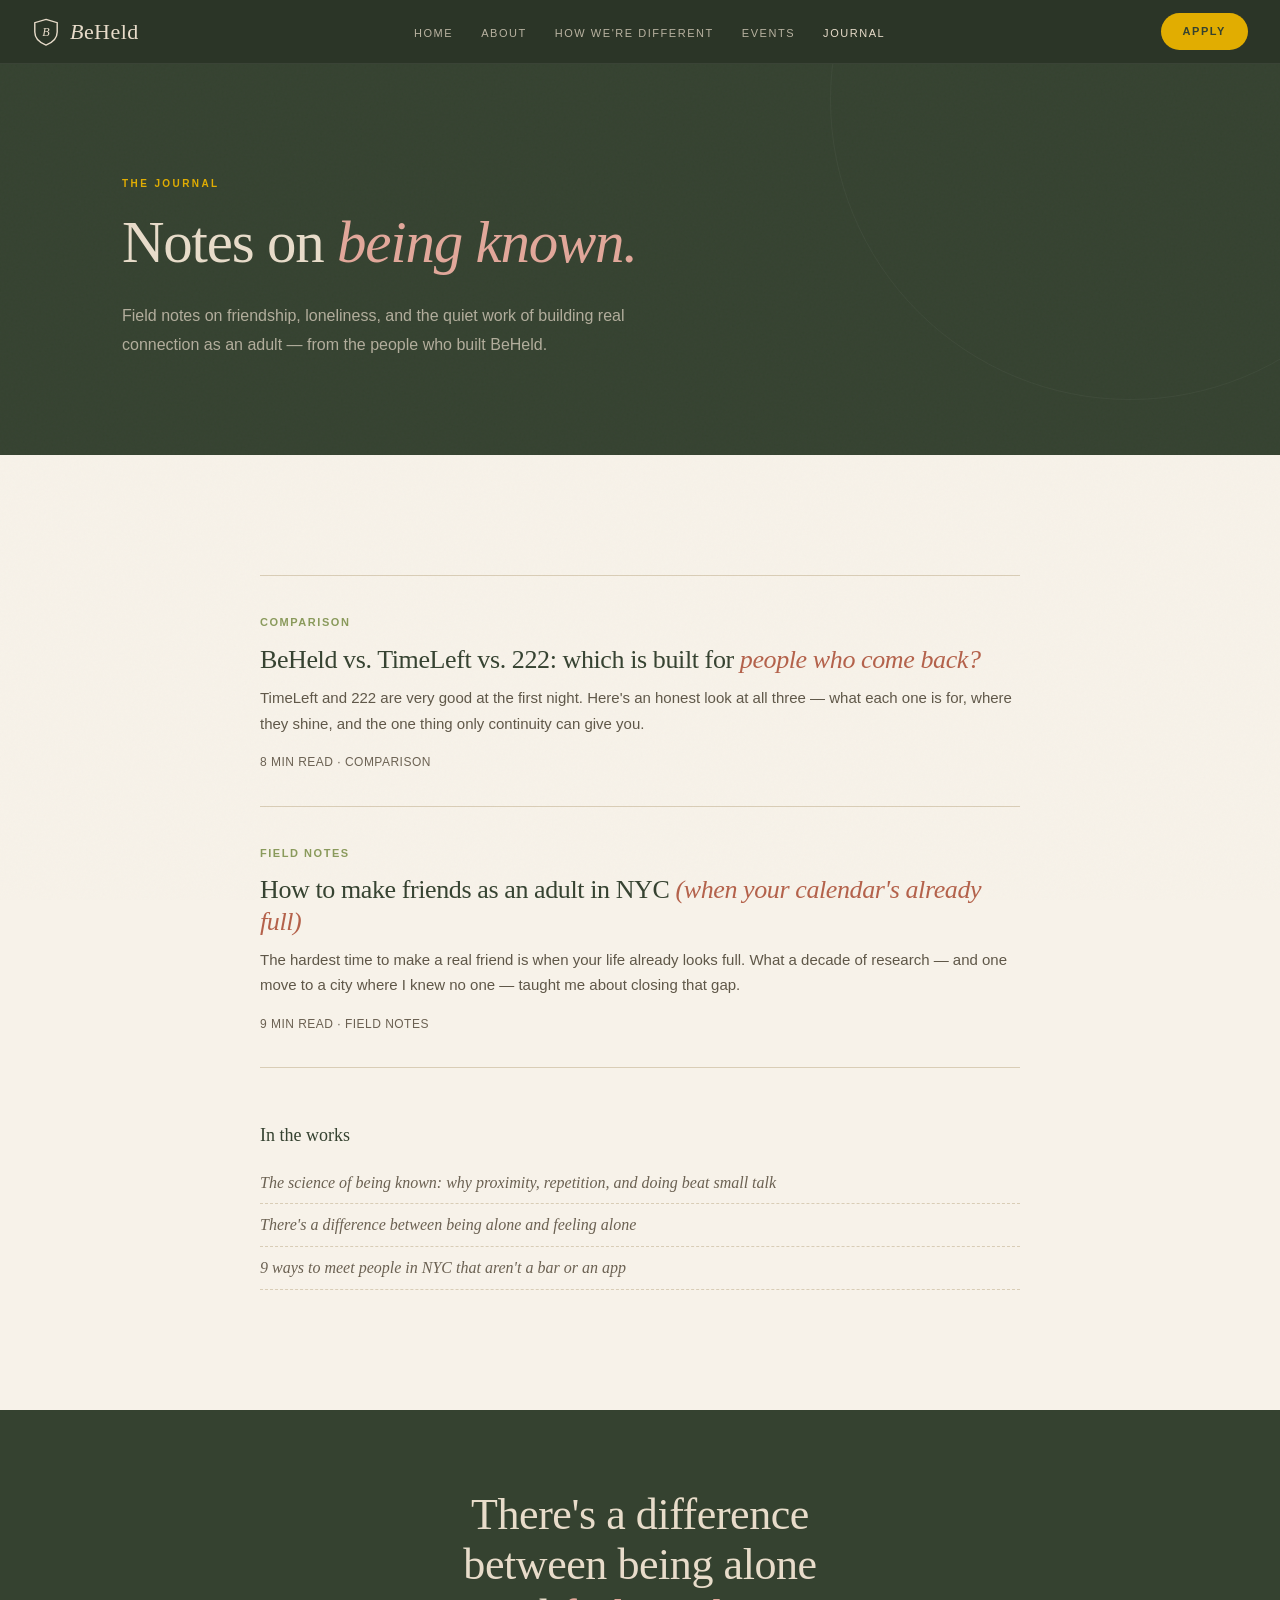
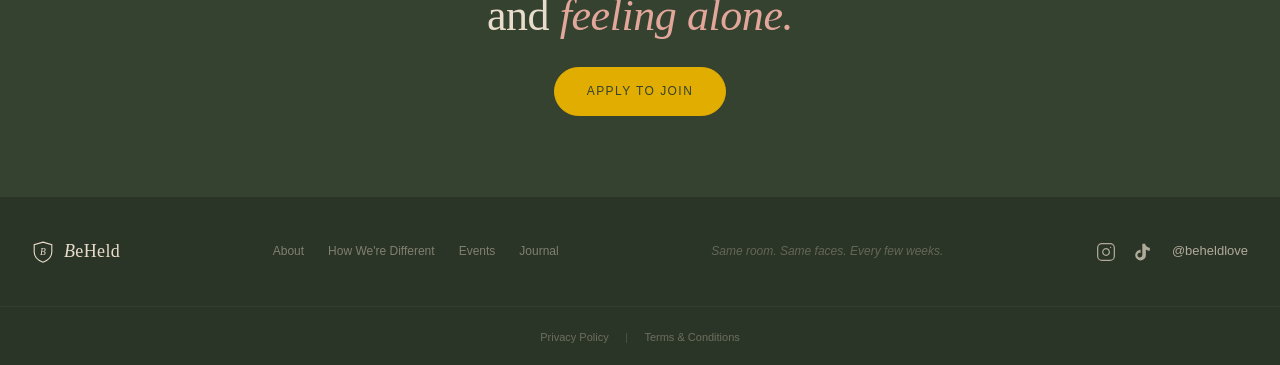
==== commit 0d60ee25: "Hide membership page: unlink everywhere, noindex, drop from sitemap Page stays live at /membership.h" ====
--- a/journal/index.html
+++ b/journal/index.html
@@ -91,7 +91,6 @@
     <li><a href="../about.html">About</a></li>
     <li><a href="../different.html">How We're Different</a></li>
     <li><a href="../events.html">Events</a></li>
-    <li><a href="../membership.html">Membership</a></li>
     <li><a href="index.html" class="active">Journal</a></li>
   </ul>
   <a href="../index.html#join" class="nav-cta" data-track="tally" data-loc="nav">Apply</a>
@@ -102,7 +101,6 @@
   <a href="../about.html">About</a>
   <a href="../different.html">How We're Different</a>
   <a href="../events.html">Events</a>
-  <a href="../membership.html">Membership</a>
   <a href="index.html">Journal</a>
   <a href="../index.html#join" style="color:var(--mustard)">Apply →</a>
 </div>
@@ -160,7 +158,6 @@
     <a href="../about.html">About</a>
     <a href="../different.html">How We're Different</a>
     <a href="../events.html">Events</a>
-    <a href="../membership.html">Membership</a>
     <a href="index.html">Journal</a>
   </div>
   <span class="footer-note">Same room. Same faces. Every few weeks.</span>
